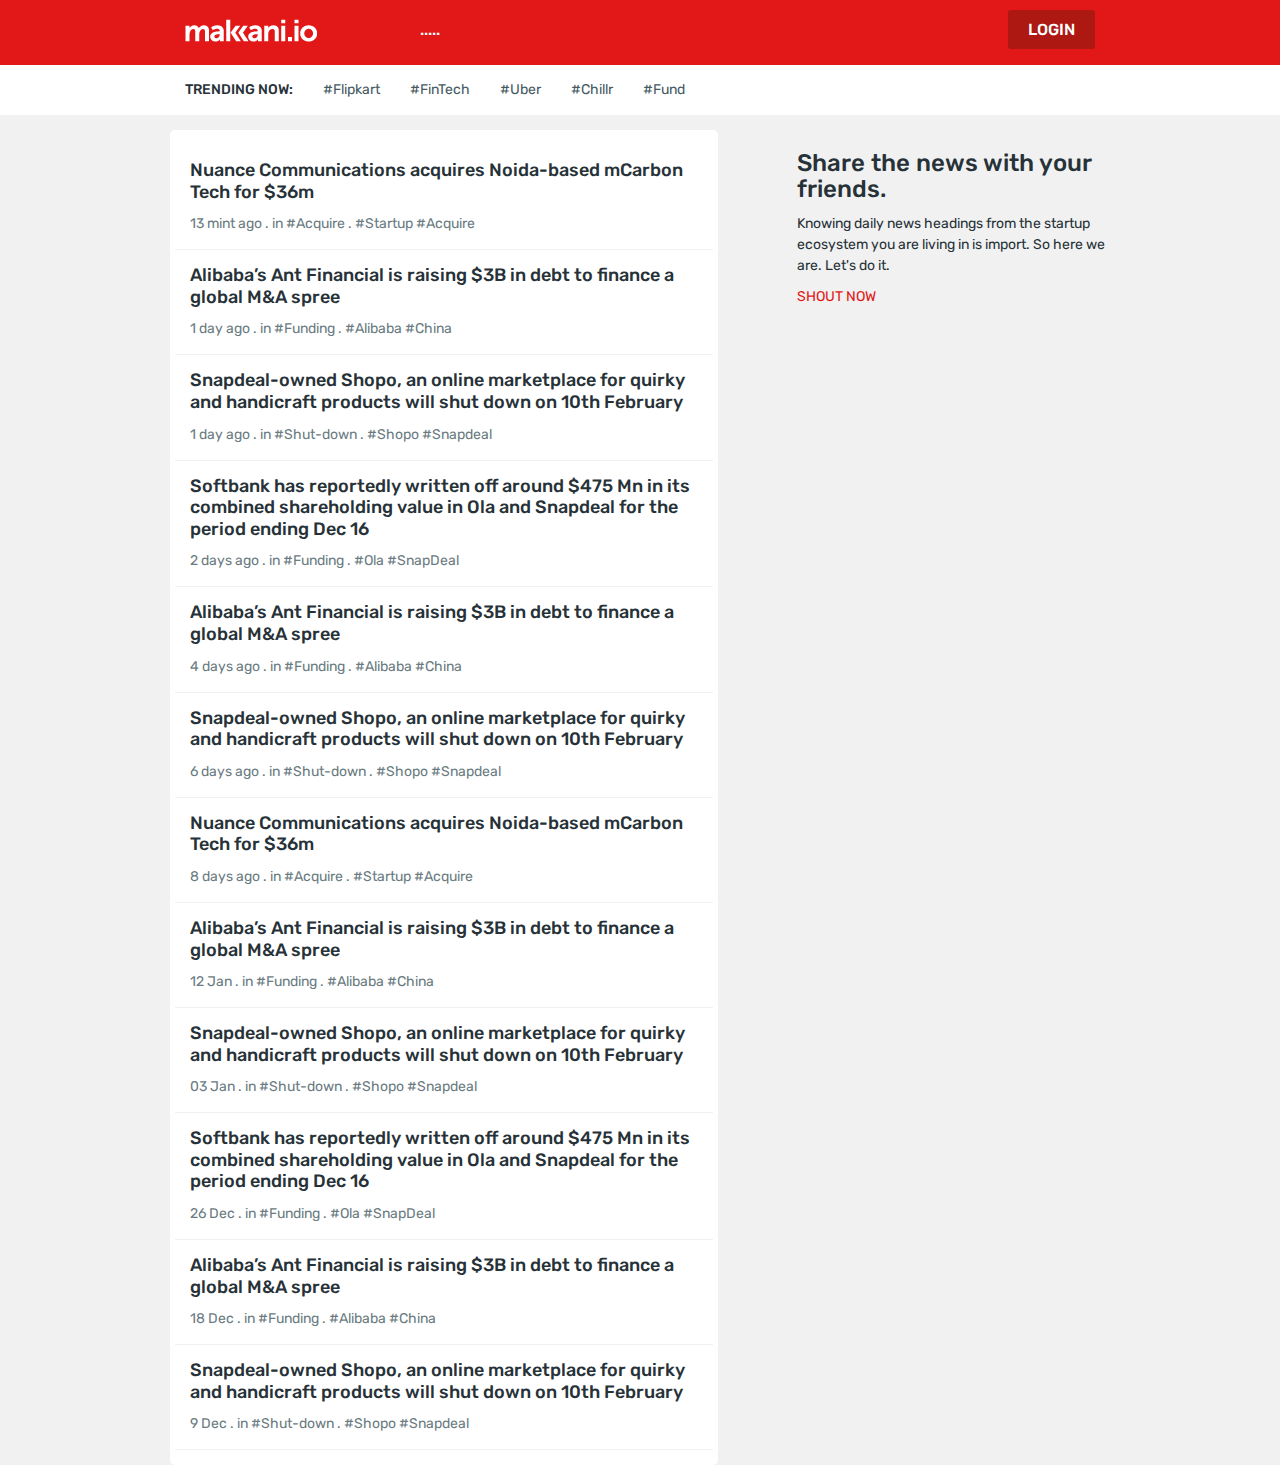
==== chaya/index.html @ daf15c35 "chaya added" ====
<!DOCTYPE html>
<html lang="en">
  <head>
    <meta charset="utf-8">
    <meta http-equiv="X-UA-Compatible" content="IE=edge">
    <meta name="viewport" content="width=device-width, initial-scale=1">

    <!-- The above 3 meta tags *must* come first in the head; any other head content must come *after* these tags -->
    <title>Makkani - coffee with news</title>

    <!-- Bootstrap -->
    <link href="css/bootstrap.min.css" rel="stylesheet">
    <link href="css/main.css" rel="stylesheet">

    <link href="https://fonts.googleapis.com/css?family=Rubik:400,500" rel="stylesheet">

    <!-- HTML5 shim and Respond.js for IE8 support of HTML5 elements and media queries -->
    <!-- WARNING: Respond.js doesn't work if you view the page via file:// -->
    <!--[if lt IE 9]>
      <script src="https://oss.maxcdn.com/html5shiv/3.7.3/html5shiv.min.js"></script>
      <script src="https://oss.maxcdn.com/respond/1.4.2/respond.min.js"></script>
    <![endif]-->
  </head>
  <body>

    <!-- header -->
    <div class="row r-header-w">
      <div class="container c-header-w">
        <!-- logo -->
        <div class="col-md-3 logo">
          <img src="img/logo.png" alt="makkani.io">
        </div>

        <div class="col-md-6 main-menu">
          .....
        </div>

        <div class="col-md-3 login-menu hidden-xs">
          <a href="#" class="btn-red">LOGIN</a>
        </div>

      </div>
    </div>

    <!-- Sub-header -->
    <div class="row r-sub-header-w">
      <div class="container c-sub-header-w">

        <!-- trending -->
        <div class="col-md-12 trending">
          <ol class="ol-trending">
            <li class="title-trending">Trending Now:</li>
            <li><a href="#">#Flipkart</a></li>
            <li><a href="#">#FinTech</a></li>
            <li><a href="#">#Uber</a></li>
            <li><a href="#">#Chillr</a></li>
            <li><a href="#">#Fund</a></li>
          </ol>
        </div>

      </div>
    </div> <!--Sub header-->

    <!-- Main content -->
    <div class="row r-main">
      <div class="container c-main">
        <!-- content listing -->
        <div class="col-md-7 content-listing">
          <div class="row item-container">

              <div class="col-md-12 news-item-preview">
                <h4 class="news-item-title">Nuance Communications acquires Noida-based mCarbon Tech for $36m</h4>
                <span class="new-item-disc">13 mint ago  .  in #Acquire  .  #Startup #Acquire</span>
              </div>

              <div class="col-md-12 news-item-preview">
                <h4 class="news-item-title">Alibaba’s Ant Financial is raising $3B in debt to finance a global M&A spree</h4>
                <span class="new-item-disc">1 day ago  .  in #Funding  .  #Alibaba #China</span>
              </div>

              <div class="col-md-12 news-item-preview">
                <h4 class="news-item-title">Snapdeal-owned Shopo, an online marketplace for quirky and handicraft products will shut down on 10th February</h4>
                <span class="new-item-disc">1 day ago  .  in #Shut-down  .  #Shopo #Snapdeal</span>
              </div>

              <div class="col-md-12 news-item-preview">
                <h4 class="news-item-title">Softbank has reportedly written off around $475 Mn in its combined shareholding value in Ola and Snapdeal for the period ending Dec 16</h4>
                <span class="new-item-disc">2 days ago  .  in #Funding  .  #Ola #SnapDeal</span>
              </div>

              <div class="col-md-12 news-item-preview">
                <h4 class="news-item-title">Alibaba’s Ant Financial is raising $3B in debt to finance a global M&A spree</h4>
                <span class="new-item-disc">4 days ago  .  in #Funding  .  #Alibaba #China</span>
              </div>

              <div class="col-md-12 news-item-preview">
                <h4 class="news-item-title">Snapdeal-owned Shopo, an online marketplace for quirky and handicraft products will shut down on 10th February</h4>
                <span class="new-item-disc">6 days ago  .  in #Shut-down  .  #Shopo #Snapdeal</span>
              </div>

              <div class="col-md-12 news-item-preview">
                <h4 class="news-item-title">Nuance Communications acquires Noida-based mCarbon Tech for $36m</h4>
                <span class="new-item-disc">8 days ago  .  in #Acquire  .  #Startup #Acquire</span>
              </div>

              <div class="col-md-12 news-item-preview">
                <h4 class="news-item-title">Alibaba’s Ant Financial is raising $3B in debt to finance a global M&A spree</h4>
                <span class="new-item-disc">12 Jan  .  in #Funding  .  #Alibaba #China</span>
              </div>

              <div class="col-md-12 news-item-preview">
                <h4 class="news-item-title">Snapdeal-owned Shopo, an online marketplace for quirky and handicraft products will shut down on 10th February</h4>
                <span class="new-item-disc">03 Jan  .  in #Shut-down  .  #Shopo #Snapdeal</span>
              </div>

              <div class="col-md-12 news-item-preview">
                <h4 class="news-item-title">Softbank has reportedly written off around $475 Mn in its combined shareholding value in Ola and Snapdeal for the period ending Dec 16</h4>
                <span class="new-item-disc">26 Dec  .  in #Funding  .  #Ola #SnapDeal</span>
              </div>

              <div class="col-md-12 news-item-preview">
                <h4 class="news-item-title">Alibaba’s Ant Financial is raising $3B in debt to finance a global M&A spree</h4>
                <span class="new-item-disc">18 Dec  .  in #Funding  .  #Alibaba #China</span>
              </div>

              <div class="col-md-12 news-item-preview">
                <h4 class="news-item-title">Snapdeal-owned Shopo, an online marketplace for quirky and handicraft products will shut down on 10th February</h4>
                <span class="new-item-disc">9 Dec  .  in #Shut-down  .  #Shopo #Snapdeal</span>
              </div>



          </div>
        </div> <!--content listing close-->

        <div class="col-md-4 col-md-offset-1 sidebar hidden-xs hidden-sm">
          <!-- For advts, what's app share -->
          <div class="row banner">
            <h3 class="banner-title">
              Share the news with your friends.
            </h3>
            <p class="banner-support">
              Knowing daily news headings from the startup ecosystem you are living in is import. So here we are. Let's do it.
            </p>
            <a href="#" class="btn-primary-cta">SHOUT NOW</a>
          </div> <!--advt close-->
        </div>

      </div>
    </div>



    <!-- jQuery (necessary for Bootstrap's JavaScript plugins) -->
    <script src="https://ajax.googleapis.com/ajax/libs/jquery/1.12.4/jquery.min.js"></script>
    <!-- Include all compiled plugins (below), or include individual files as needed -->
    <script src="js/bootstrap.min.js"></script>
  </body>
</html>
---- chaya/css/main.css ----
@media (min-width: 1200px) {
  .container {
    width: 970px;
  }

  .col-md-7.content-listing {
    margin: 0px !important;
  }
}

body {
  font-family: 'Rubik', sans-serif;
  font-weight: 400;
  font-size: 14px;
  line-height: 21px;
  color: #273238; /*dark-back*/
  -webkit-font-smoothing: antialiased;
	-moz-osx-font-smoothing: grayscale;
  background: #F1F1F1;
}

a {
  color: #E21717;
  text-decoration: none;
}

a:hover {
  color: #AD1813;
  text-decoration: none;
}

a:active, a:focus, a:visited {
  text-decoration: none;
  color: #AD1013;
}
/*header*/

.r-header-w {
  background-color: #E21717; /*red*/
  font-size: 16px;
  font-weight: 500;
  color: #ffffff;
  height: 65px;
  line-height: 60px;
}

.col-md-3.login-menu a.btn-red {
    color: #fff;
    background-color: #AD1813; /*dark-red*/
    padding: 10px 20px;
    border-radius: 3px;
}

.col-md-3.login-menu {
    text-align: right;
}

/*Subheader*/
.row.r-sub-header-w {
    height: 50px;
    background: #fff;
    color: #455A65; /*light-back*/
}

.row.r-sub-header-w a {
    color: #455A62;
}

.row.r-sub-header-w a:hover {
    color: #AD1813;
}

ol {
    list-style: none;
    display: -webkit-inline-box;
    list-style-type: none;
    padding-left: 0px;
}

ol.ol-trending {
    overflow: hidden;
    overflow-x: scroll;
    max-width: 100%;
}

.col-md-12.trending {
    line-height: 50px;
}

li {
    padding-right: 30px;
}

li.title-trending {
    font-weight: 500;
    text-transform: uppercase;
    color: #273238;
}

/*New item*/
.row.r-main {
    padding-top: 15px;
}

.col-md-7.content-listing {
    background: #fff;
    padding: 15px 20px;
    border-radius: 5px;
    margin: 5px;
}

.col-md-12.news-item-preview {
    border-bottom: 1px solid #f1f1f1;
    padding-top: 5px;
    padding-bottom: 15px;
}

span.new-item-disc {
    color: #6a7b81;
}

h4.news-item-title {
    line-height: 1.2;
}
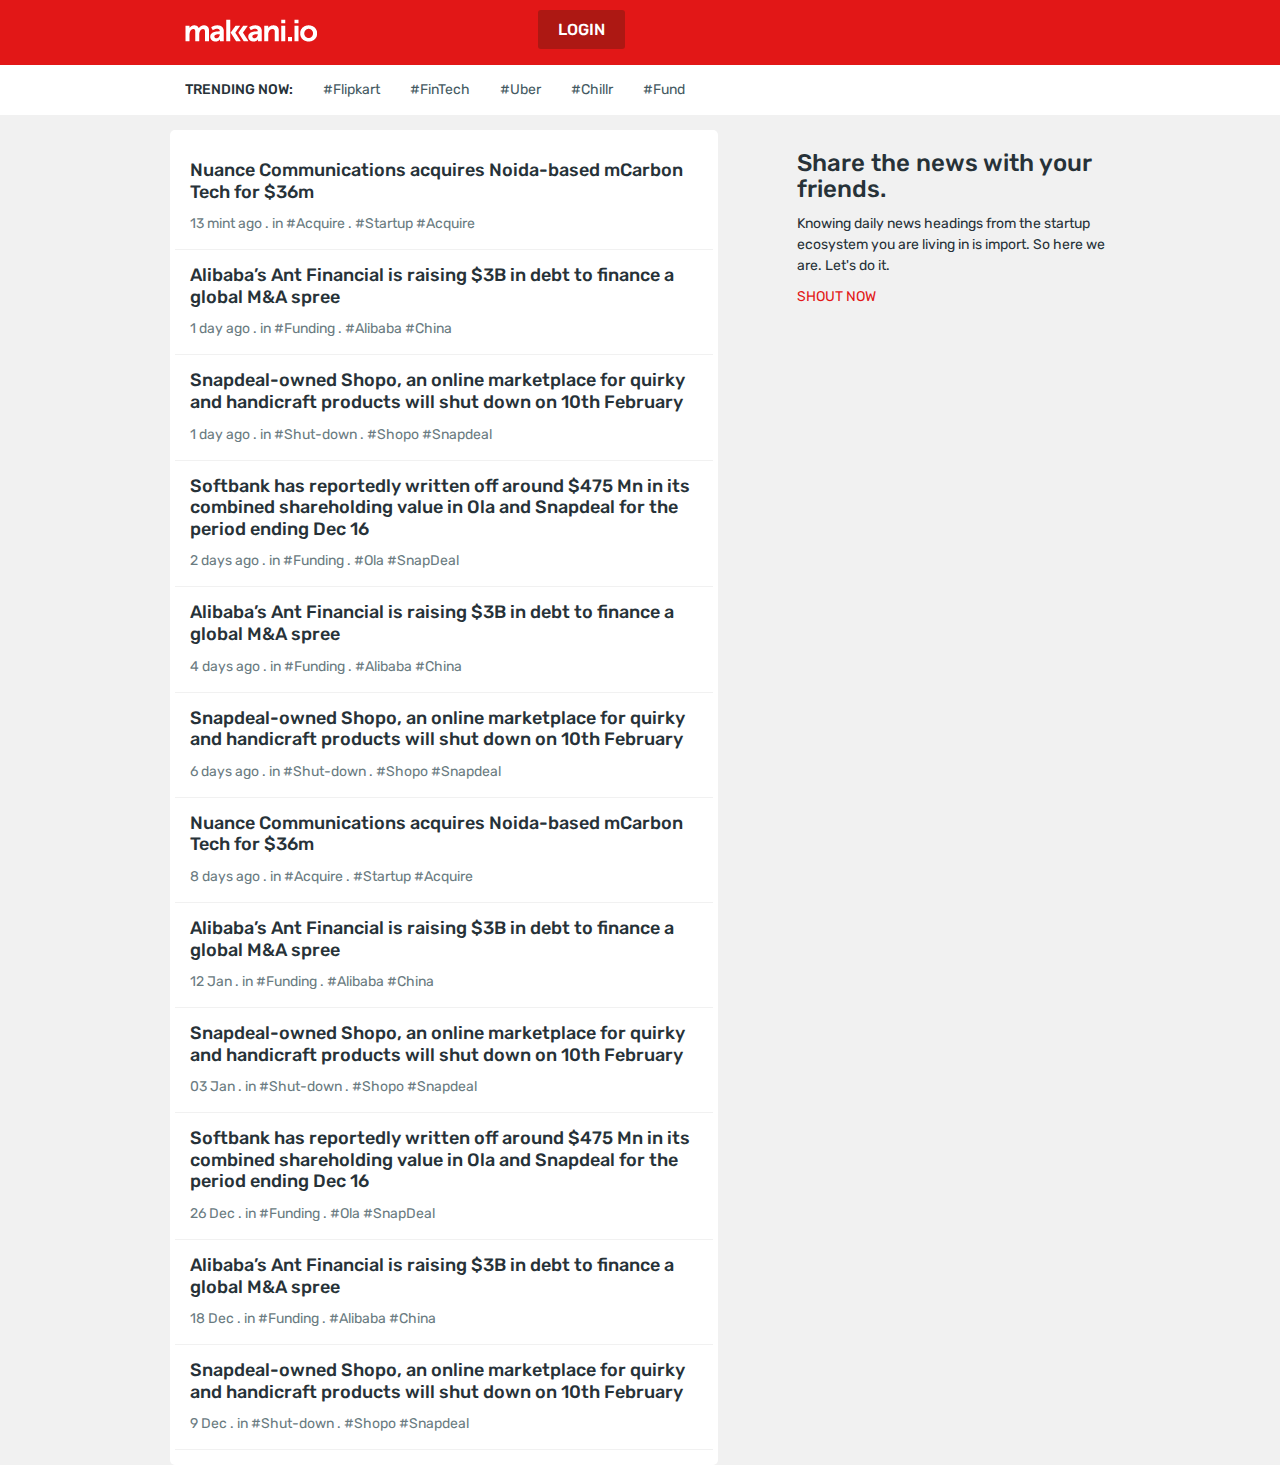
==== commit 39013d2a: "chaya text changes" ====
--- a/chaya/index.html
+++ b/chaya/index.html
@@ -31,9 +31,9 @@
           <img src="img/logo.png" alt="makkani.io">
         </div>
 
-        <div class="col-md-6 main-menu">
+        <!-- <div class="col-md-6 main-menu">
           .....
-        </div>
+        </div> -->
 
         <div class="col-md-3 login-menu hidden-xs">
           <a href="#" class="btn-red">LOGIN</a>
